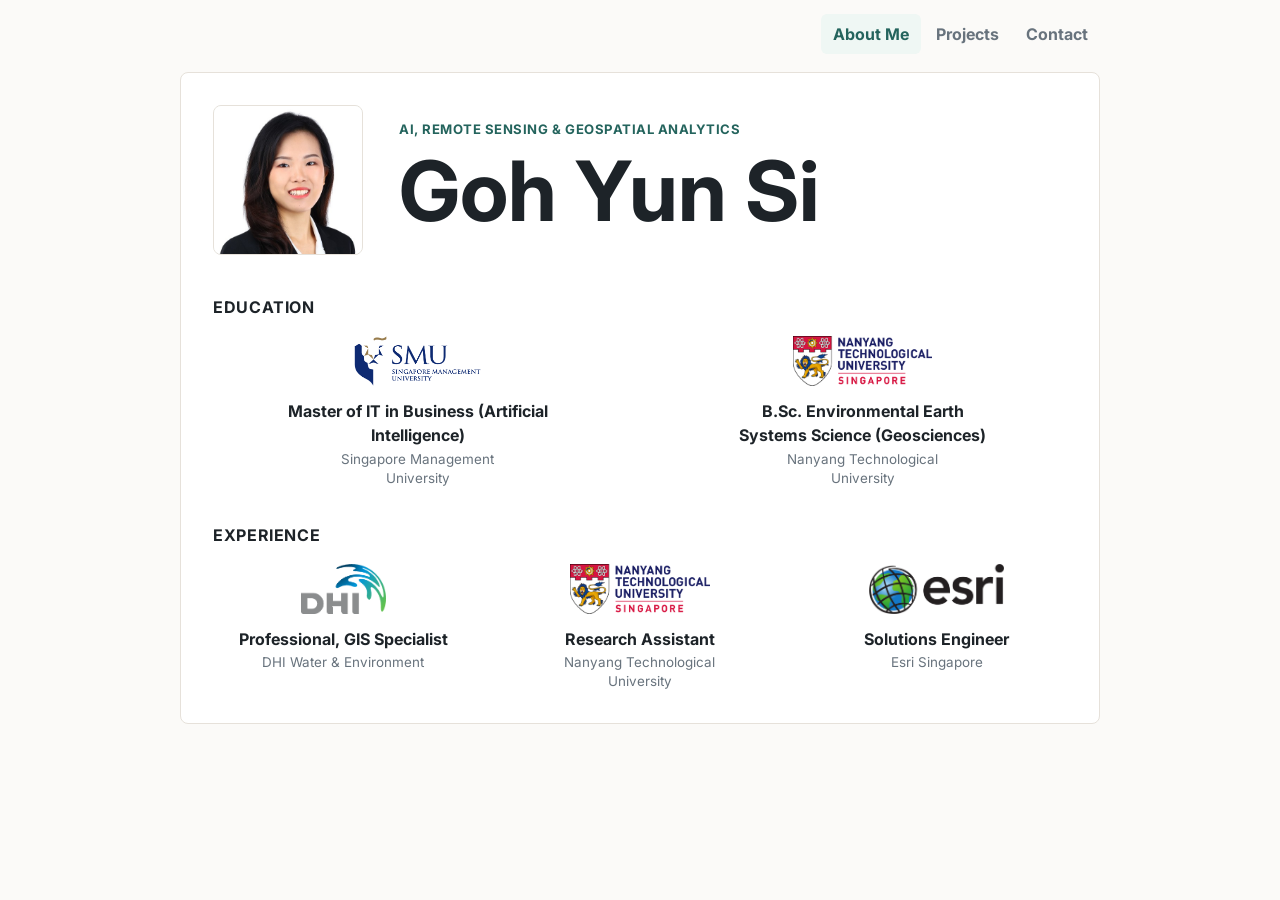
==== index.html @ 610c704f "Initial commit" ====
<!DOCTYPE html>
<html lang="en">
<head>
<meta charset="UTF-8">
<meta name="viewport" content="width=device-width, initial-scale=1.0">
<title>Goh Yun Si</title>
<meta name="description" content="Portfolio of Goh Yun Si.">
<link rel="preconnect" href="https://fonts.googleapis.com">
<link rel="preconnect" href="https://fonts.gstatic.com" crossorigin>
<link href="https://fonts.googleapis.com/css2?family=Inter:wght@400;500;600;700&display=swap" rel="stylesheet">
<link rel="stylesheet" href="style.css">
</head>
<body data-page="about">
<main class="shell">
  <header class="topbar">
    <nav class="tabs" aria-label="Portfolio pages">
      <a class="tab-link active" href="index.html">About Me</a>
      <a class="tab-link" href="projects.html">Projects</a>
      <a class="tab-link" href="contact.html">Contact</a>
    </nav>
  </header>

  <section class="section-card about-section">
    <div class="about-hero">
      <img class="headshot" src="asset/photo/headshot.jpg" alt="Portrait">
      <div>
        <p id="profile-title"></p>
        <h1 id="profile-name"></h1>
      </div>
    </div>
    <div class="about-stack">
      <section>
        <h2>Education</h2>
        <div class="logo-card-row" id="education-list"></div>
      </section>
      <section>
        <h2>Experience</h2>
        <div class="logo-card-row" id="experience-list"></div>
      </section>
    </div>
  </section>
</main>

<script src="data.js"></script>
<script src="script.js"></script>
</body>
</html>
---- style.css ----
:root {
  --bg: #fbfaf8;
  --card: #ffffff;
  --text: #1d2328;
  --muted: #68737d;
  --line: #e6e1da;
  --accent: #24645d;
  --soft: #eff7f4;
  --radius: 8px;
}

* {
  box-sizing: border-box;
}

html {
  scroll-behavior: smooth;
}

body {
  margin: 0;
  background: var(--bg);
  color: var(--text);
  font-family: Inter, system-ui, -apple-system, BlinkMacSystemFont, "Segoe UI", sans-serif;
  font-size: 16px;
  line-height: 1.55;
}

a {
  color: inherit;
  text-decoration: none;
}

button {
  font: inherit;
}

ul {
  margin: 0;
  padding: 0;
}

li {
  list-style: none;
}

.shell {
  width: min(920px, calc(100% - 2rem));
  margin: 0 auto;
  padding: 0.75rem 0 clamp(2rem, 6vw, 4.5rem);
}

.topbar {
  display: flex;
  align-items: center;
  justify-content: flex-end;
  gap: 1rem;
  min-height: 44px;
  margin-bottom: 1rem;
}

.tabs {
  display: flex;
  gap: 0.2rem;
  overflow-x: auto;
}

.tab-link {
  display: inline-flex;
  align-items: center;
  min-height: 38px;
  border-radius: 6px;
  color: var(--muted);
  padding: 0.45rem 0.75rem;
  font-weight: 700;
  white-space: nowrap;
}

.tab-link:hover,
.tab-link:focus-visible,
.tab-link.active {
  background: var(--soft);
  color: var(--accent);
}

.about-hero p {
  margin: 0 0 0.55rem;
  color: var(--accent);
  font-size: 0.82rem;
  font-weight: 700;
  letter-spacing: 0.04em;
  text-transform: uppercase;
}

h1,
h2,
h3,
p {
  margin-top: 0;
}

h1 {
  margin-bottom: 0.55rem;
  font-size: clamp(2.7rem, 8vw, 5.2rem);
  line-height: 1;
}

h2 {
  margin-bottom: 1rem;
  font-size: 1rem;
  letter-spacing: 0.04em;
  text-transform: uppercase;
}

h3 {
  margin-bottom: 0.1rem;
  font-size: 1rem;
}

.section-card {
  margin-bottom: 1rem;
  border: 1px solid var(--line);
  border-radius: var(--radius);
  background: var(--card);
  padding: clamp(1.25rem, 4vw, 2rem);
}

.about-section {
  display: block;
}

.about-hero {
  display: grid;
  grid-template-columns: 150px minmax(0, 1fr);
  align-items: center;
  gap: clamp(1.25rem, 4vw, 2.25rem);
  margin-bottom: clamp(1.75rem, 4vw, 2.5rem);
}

.headshot {
  display: block;
  width: 100%;
  height: auto;
  max-height: 210px;
  border: 1px solid var(--line);
  border-radius: var(--radius);
  object-fit: contain;
  background: var(--soft);
}

.about-stack {
  display: grid;
  gap: clamp(1.5rem, 4vw, 2.25rem);
}

.logo-card-row {
  display: grid;
  grid-template-columns: repeat(auto-fit, minmax(190px, 1fr));
  gap: clamp(1.25rem, 4vw, 2.25rem);
  align-items: start;
}

#education-list {
  grid-template-columns: repeat(2, minmax(260px, 1fr));
}

#experience-list {
  grid-template-columns: repeat(3, minmax(0, 1fr));
}

.logo-card {
  display: flex;
  flex-direction: column;
  align-items: center;
  text-align: center;
}

.logo-frame {
  display: inline-flex;
  align-items: center;
  justify-content: center;
  width: 200px;
  height: 50px;
  max-width: 100%;
  margin: 0 auto 0.8rem;
  overflow: hidden;
  flex: 0 0 auto;
}

.logo-frame img {
  display: block;
  width: 100%;
  height: 100%;
  object-fit: contain;
}

.logo-fallback {
  color: var(--accent);
  font-size: 0.82rem;
  font-weight: 800;
}

.logo-card h3 {
  max-width: 24ch;
  margin-left: auto;
  margin-right: auto;
}

.logo-card p {
  max-width: 26ch;
  margin-left: auto;
  margin-right: auto;
  margin-bottom: 0;
  color: var(--muted);
  font-size: 0.84rem;
  line-height: 1.4;
}

.project-grid {
  display: grid;
  grid-template-columns: repeat(2, minmax(0, 1fr));
  gap: 1rem;
}

.project-card {
  display: block;
  overflow: hidden;
  min-height: 150px;
  border: 1px solid var(--line);
  border-radius: var(--radius);
  background: var(--card);
  color: inherit;
  cursor: pointer;
  text-align: left;
  transition: border-color 160ms ease, background 160ms ease, transform 160ms ease;
}

.project-card:hover {
  border-color: rgba(36, 100, 93, 0.36);
  background: #fcfefd;
  transform: translateY(-2px);
}

.project-body {
  padding: 1rem;
}

.project-detail h2 {
  margin-bottom: 0.75rem;
  font-size: clamp(1.35rem, 3vw, 2rem);
  letter-spacing: 0;
  text-transform: none;
}

.back-button {
  margin-bottom: 1.25rem;
  border: 0;
  background: transparent;
  color: var(--accent);
  cursor: pointer;
  font-weight: 800;
  padding: 0;
}

.tag-list {
  display: flex;
  flex-wrap: wrap;
  gap: 0.45rem;
  margin: 0.75rem 0 1rem;
}

.tag-list li {
  border: 1px solid var(--line);
  border-radius: 5px;
  background: #f7f5f1;
  color: var(--muted);
  padding: 0.28rem 0.5rem;
  font-size: 0.76rem;
  font-weight: 800;
  line-height: 1.2;
}

.detail-actions {
  display: flex;
  flex-wrap: wrap;
  gap: 0.6rem;
  margin: 0 0 1rem;
}

.detail-actions a {
  display: inline-flex;
  align-items: center;
  justify-content: center;
  min-height: 36px;
  border: 1px solid transparent;
  border-radius: 6px;
  cursor: pointer;
  padding: 0.38rem 0.8rem;
  font-size: 0.9rem;
  font-weight: 800;
  line-height: 1;
}

.detail-actions a {
  background: var(--accent);
  color: #ffffff;
}

.detail-actions a:hover,
.detail-actions a:focus-visible {
  background: #1b514b;
}

.contact-links {
  display: flex;
  flex-wrap: wrap;
  gap: 0.6rem;
}

.contact-links a {
  display: inline-flex;
  align-items: center;
  justify-content: center;
  width: 200px;
  height: 80px;
  border: 1px solid var(--line);
  border-radius: 10px;
  background: #fff;
  color: var(--accent);
  cursor: pointer;
  padding: 0.75rem;
  font-weight: 700;
}

.contact-links img {
  display: block;
  width: 100%;
  height: 100%;
  object-fit: contain;
}

.contact-links a:hover,
.contact-links a:focus-visible {
  border-color: rgba(36, 100, 93, 0.38);
  background: var(--soft);
}

.slide-empty {
  display: grid;
  min-height: 120px;
  place-items: center;
  background: linear-gradient(135deg, var(--soft), #ffffff);
  color: var(--muted);
  font-size: 0.9rem;
  font-weight: 700;
}

.muted-text {
  color: var(--muted);
}

.slideshow {
  overflow: hidden;
  margin-top: 1.1rem;
  border: 1px solid var(--line);
  border-radius: var(--radius);
  background: var(--soft);
}

.slide-stage {
  background: #f3f6f5;
}

.slide-stage img {
  display: block;
  width: 100%;
  aspect-ratio: 16 / 9;
  object-fit: contain;
  background: #fff;
}

.slide-controls {
  display: flex;
  align-items: center;
  justify-content: space-between;
  gap: 0.75rem;
  padding: 0.55rem 0.75rem;
  border-top: 1px solid var(--line);
  color: var(--muted);
  font-size: 0.82rem;
  font-weight: 700;
}

.slide-controls button {
  border: 0;
  background: transparent;
  color: var(--accent);
  cursor: pointer;
  font-size: 0.82rem;
  font-weight: 800;
  padding: 0.25rem 0;
}

.contact-panel {
  min-height: 220px;
}

.contact-links {
  margin-top: 0.8rem;
}

a:focus-visible,
button:focus-visible {
  outline: 3px solid rgba(36, 100, 93, 0.24);
  outline-offset: 2px;
}

@media (max-width: 760px) {
  .about-hero,
  .project-grid {
    grid-template-columns: 1fr;
  }

  #education-list,
  #experience-list {
    grid-template-columns: 1fr;
  }

  .headshot {
    width: min(150px, 100%);
  }
}

@media (max-width: 520px) {
  body {
    font-size: 15px;
  }

  .shell {
    width: min(100% - 1.25rem, 920px);
  }

  .topbar {
    justify-content: flex-start;
  }

  h1 {
    font-size: 3rem;
  }
}
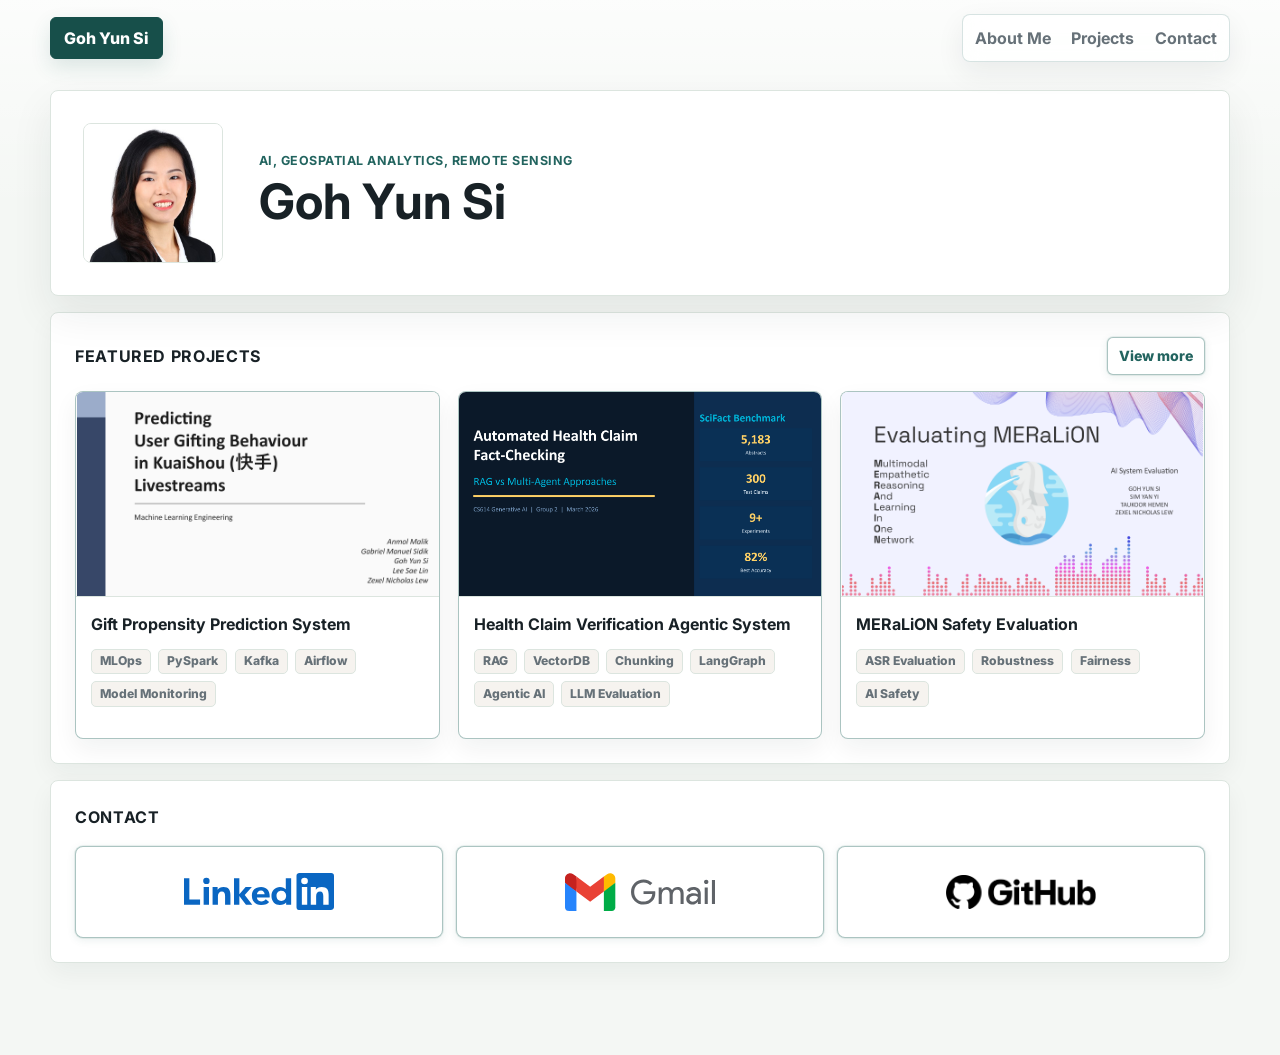
==== commit 9d185e6a: "Add homepage" ====
--- a/index.html
+++ b/index.html
@@ -10,11 +10,12 @@
 <link href="https://fonts.googleapis.com/css2?family=Inter:wght@400;500;600;700&display=swap" rel="stylesheet">
 <link rel="stylesheet" href="style.css">
 </head>
-<body data-page="about">
+<body data-page="home">
 <main class="shell">
   <header class="topbar">
+    <a class="home-tab active" href="index.html">Goh Yun Si</a>
     <nav class="tabs" aria-label="Portfolio pages">
-      <a class="tab-link active" href="index.html">About Me</a>
+      <a class="tab-link" href="about.html">About Me</a>
       <a class="tab-link" href="projects.html">Projects</a>
       <a class="tab-link" href="contact.html">Contact</a>
     </nav>
@@ -28,16 +29,19 @@
         <h1 id="profile-name"></h1>
       </div>
     </div>
-    <div class="about-stack">
-      <section>
-        <h2>Education</h2>
-        <div class="logo-card-row" id="education-list"></div>
-      </section>
-      <section>
-        <h2>Experience</h2>
-        <div class="logo-card-row" id="experience-list"></div>
-      </section>
+  </section>
+
+  <section class="section-card featured-projects">
+    <div class="section-heading-row">
+      <h2>Featured Projects</h2>
+      <a class="view-more-link" href="projects.html">View more</a>
     </div>
+    <div class="project-grid featured-project-grid" id="featured-project-grid"></div>
+  </section>
+
+  <section class="section-card bottom-contact">
+    <h2>Contact</h2>
+    <div class="contact-links" id="contact-links"></div>
   </section>
 </main>
 
--- a/style.css
+++ b/style.css
@@ -1,11 +1,19 @@
 :root {
-  --bg: #fbfaf8;
+  --bg: #f4f7f4;
   --card: #ffffff;
-  --text: #1d2328;
-  --muted: #68737d;
-  --line: #e6e1da;
-  --accent: #24645d;
-  --soft: #eff7f4;
+  --text: #182126;
+  --muted: #667178;
+  --line: #dce5df;
+  --accent: #22645f;
+  --accent-strong: #174f4a;
+  --accent-warm: #b86e3d;
+  --soft: #ecf4f0;
+  --soft-hover: #dcece6;
+  --clickable-bg: #ffffff;
+  --button-line: rgba(36, 100, 93, 0.38);
+  --button-line-hover: rgba(36, 100, 93, 0.58);
+  --button-shadow-soft: 0 2px 8px rgba(36, 100, 93, 0.1), 0 0 0 1px rgba(36, 100, 93, 0.08);
+  --button-shadow: 0 8px 20px rgba(36, 100, 93, 0.14);
   --radius: 8px;
 }
 
@@ -14,18 +22,37 @@
 }
 
 html {
+  min-height: 100%;
+  background: var(--bg);
   scroll-behavior: smooth;
 }
 
 body {
+  min-height: 100vh;
   margin: 0;
-  background: var(--bg);
+  background:
+    linear-gradient(180deg, rgba(255, 255, 255, 0.72) 0, rgba(244, 247, 244, 0) 210px),
+    var(--bg);
   color: var(--text);
   font-family: Inter, system-ui, -apple-system, BlinkMacSystemFont, "Segoe UI", sans-serif;
   font-size: 16px;
   line-height: 1.55;
 }
 
+body[data-page="contact"] {
+  background: var(--bg);
+}
+
+body[data-page="contact"] .shell {
+  display: flex;
+  min-height: 100vh;
+  flex-direction: column;
+}
+
+body[data-page="slideshow"] .shell {
+  width: min(1080px, calc(100% - 1rem));
+}
+
 a {
   color: inherit;
   text-decoration: none;
@@ -45,48 +72,102 @@
 }
 
 .shell {
-  width: min(920px, calc(100% - 2rem));
+  width: min(1180px, calc(100% - 2rem));
   margin: 0 auto;
-  padding: 0.75rem 0 clamp(2rem, 6vw, 4.5rem);
+  padding: 0.9rem 0 clamp(2.25rem, 6vw, 4.75rem);
 }
 
 .topbar {
   display: flex;
   align-items: center;
-  justify-content: flex-end;
+  justify-content: space-between;
   gap: 1rem;
   min-height: 44px;
-  margin-bottom: 1rem;
+  margin-bottom: clamp(1rem, 3vw, 1.75rem);
+}
+
+.home-tab {
+  display: inline-flex;
+  align-items: center;
+  justify-content: center;
+  min-height: 42px;
+  border: 1px solid var(--button-line);
+  border-radius: 6px;
+  background: var(--clickable-bg);
+  color: var(--accent-strong);
+  padding: 0.45rem 0.8rem;
+  font-weight: 800;
+  white-space: nowrap;
+  box-shadow: var(--button-shadow-soft);
+  transition: background 160ms ease, border-color 160ms ease, box-shadow 160ms ease, color 160ms ease, transform 160ms ease;
+}
+
+.home-tab.active {
+  border-color: var(--accent-strong);
+  background: var(--accent-strong);
+  color: #ffffff;
+  box-shadow: var(--button-shadow);
+}
+
+.home-tab:hover,
+.home-tab:focus-visible {
+  border-color: var(--button-line-hover);
+  background: #f8faf8;
+  color: var(--accent-strong);
+  box-shadow: var(--button-shadow);
+  transform: translateY(-1px);
 }
 
 .tabs {
   display: flex;
-  gap: 0.2rem;
-  overflow-x: auto;
+  width: auto;
+  gap: 0.25rem;
+  padding: 0.25rem;
+  border: 1px solid rgba(36, 100, 93, 0.18);
+  border-radius: var(--radius);
+  background: rgba(255, 255, 255, 0.82);
+  box-shadow: 0 10px 28px rgba(24, 33, 38, 0.07);
+  backdrop-filter: blur(10px);
 }
 
 .tab-link {
-  display: inline-flex;
-  align-items: center;
+  display: flex;
+  flex: 0 0 auto;
+  align-items: center;
+  justify-content: center;
   min-height: 38px;
+  border: 1px solid transparent;
   border-radius: 6px;
+  background: transparent;
   color: var(--muted);
-  padding: 0.45rem 0.75rem;
+  padding: 0.35rem 0.45rem;
   font-weight: 700;
+  text-align: center;
   white-space: nowrap;
+  box-shadow: none;
+  transition: background 160ms ease, border-color 160ms ease, box-shadow 160ms ease, color 160ms ease, transform 160ms ease;
+}
+
+.tab-link.active {
+  border-color: var(--accent-strong);
+  background: var(--accent-strong);
+  color: #ffffff;
+  box-shadow: var(--button-shadow);
 }
 
 .tab-link:hover,
-.tab-link:focus-visible,
-.tab-link.active {
-  background: var(--soft);
+.tab-link:focus-visible {
+  border-color: var(--button-line-hover);
+  background: #f8faf8;
+  color: var(--accent-strong);
+  box-shadow: var(--button-shadow);
+  transform: translateY(-1px);
+}
+
+.about-hero p {
+  margin: 0 0 0.45rem;
   color: var(--accent);
-}
-
-.about-hero p {
-  margin: 0 0 0.55rem;
-  color: var(--accent);
-  font-size: 0.82rem;
+  font-size: 0.78rem;
   font-weight: 700;
   letter-spacing: 0.04em;
   text-transform: uppercase;
@@ -101,8 +182,9 @@
 
 h1 {
   margin-bottom: 0.55rem;
-  font-size: clamp(2.7rem, 8vw, 5.2rem);
+  font-size: clamp(2.1rem, 5.2vw, 3.85rem);
   line-height: 1;
+  letter-spacing: 0;
 }
 
 h2 {
@@ -119,38 +201,116 @@
 
 .section-card {
   margin-bottom: 1rem;
+  padding: 0;
+}
+
+.about-section {
+  display: grid;
+  gap: 1rem;
+}
+
+.about-hero {
+  display: grid;
+  grid-template-columns: minmax(96px, 140px) minmax(0, 1fr);
+  align-items: center;
+  gap: clamp(1.25rem, 4vw, 2.25rem);
   border: 1px solid var(--line);
   border-radius: var(--radius);
   background: var(--card);
-  padding: clamp(1.25rem, 4vw, 2rem);
-}
-
-.about-section {
-  display: block;
-}
-
-.about-hero {
-  display: grid;
-  grid-template-columns: 150px minmax(0, 1fr);
-  align-items: center;
-  gap: clamp(1.25rem, 4vw, 2.25rem);
-  margin-bottom: clamp(1.75rem, 4vw, 2.5rem);
+  padding: clamp(1rem, 4vw, 2rem);
+  box-shadow: 0 18px 42px rgba(24, 33, 38, 0.08);
 }
 
 .headshot {
   display: block;
   width: 100%;
   height: auto;
-  max-height: 210px;
+  max-height: 170px;
   border: 1px solid var(--line);
   border-radius: var(--radius);
-  object-fit: contain;
+  object-fit: cover;
   background: var(--soft);
 }
 
 .about-stack {
   display: grid;
-  gap: clamp(1.5rem, 4vw, 2.25rem);
+  gap: 1rem;
+}
+
+.about-hero h1 {
+  font-size: clamp(1.85rem, 4.3vw, 3.05rem);
+}
+
+.about-stack > section {
+  border: 1px solid var(--line);
+  border-radius: var(--radius);
+  background: #fff;
+  padding: clamp(1rem, 3vw, 1.5rem);
+  box-shadow: 0 10px 24px rgba(24, 33, 38, 0.05);
+}
+
+.featured-projects {
+  border: 1px solid var(--line);
+  border-radius: var(--radius);
+  background: var(--card);
+  padding: clamp(1rem, 3vw, 1.5rem);
+  box-shadow: 0 10px 24px rgba(24, 33, 38, 0.05);
+}
+
+.section-heading-row {
+  display: flex;
+  align-items: center;
+  justify-content: space-between;
+  gap: 1rem;
+  margin-bottom: 1rem;
+}
+
+.section-heading-row h2 {
+  margin: 0;
+}
+
+.view-more-link {
+  display: inline-flex;
+  align-items: center;
+  justify-content: center;
+  min-height: 38px;
+  border: 1px solid var(--button-line);
+  border-radius: 6px;
+  background: var(--clickable-bg);
+  color: var(--accent);
+  padding: 0.35rem 0.7rem;
+  font-size: 0.88rem;
+  font-weight: 800;
+  white-space: nowrap;
+  box-shadow: var(--button-shadow-soft);
+  transition: background 160ms ease, border-color 160ms ease, box-shadow 160ms ease, color 160ms ease, transform 160ms ease;
+}
+
+.view-more-link:hover,
+.view-more-link:focus-visible {
+  border-color: var(--button-line-hover);
+  background: #f8faf8;
+  color: var(--accent-strong);
+  box-shadow: var(--button-shadow);
+  transform: translateY(-1px);
+}
+
+.page-heading {
+  margin-bottom: clamp(1rem, 3vw, 1.35rem);
+}
+
+.page-heading p {
+  margin: 0 0 0.4rem;
+  color: var(--accent);
+  font-size: 0.82rem;
+  font-weight: 800;
+  letter-spacing: 0.04em;
+  text-transform: uppercase;
+}
+
+.page-heading h1 {
+  margin: 0;
+  font-size: clamp(1.8rem, 4vw, 2.75rem);
 }
 
 .logo-card-row {
@@ -161,7 +321,8 @@
 }
 
 #education-list {
-  grid-template-columns: repeat(2, minmax(260px, 1fr));
+  grid-template-columns: repeat(2, minmax(0, 1fr));
+  gap: clamp(1rem, 3vw, 1.5rem);
 }
 
 #experience-list {
@@ -179,7 +340,7 @@
   display: inline-flex;
   align-items: center;
   justify-content: center;
-  width: 200px;
+  width: 100px;
   height: 50px;
   max-width: 100%;
   margin: 0 auto 0.8rem;
@@ -216,50 +377,138 @@
   line-height: 1.4;
 }
 
+#education-list .logo-card h3,
+#education-list .logo-card p {
+  max-width: 42ch;
+}
+
 .project-grid {
   display: grid;
-  grid-template-columns: repeat(2, minmax(0, 1fr));
-  gap: 1rem;
+  grid-template-columns: repeat(3, minmax(0, 1fr));
+  gap: clamp(0.85rem, 2vw, 1.1rem);
 }
 
 .project-card {
-  display: block;
+  display: flex;
+  flex-direction: column;
   overflow: hidden;
-  min-height: 150px;
-  border: 1px solid var(--line);
+  min-height: 100%;
+  border: 1px solid var(--button-line);
   border-radius: var(--radius);
-  background: var(--card);
+  background: var(--clickable-bg);
   color: inherit;
   cursor: pointer;
   text-align: left;
-  transition: border-color 160ms ease, background 160ms ease, transform 160ms ease;
-}
-
-.project-card:hover {
-  border-color: rgba(36, 100, 93, 0.36);
-  background: #fcfefd;
+  transition: border-color 160ms ease, background 160ms ease, box-shadow 160ms ease, transform 160ms ease;
+  box-shadow: 0 10px 24px rgba(24, 33, 38, 0.06);
+}
+
+.project-card:hover,
+.project-card:focus-visible {
+  border-color: var(--button-line-hover);
+  background: #ffffff;
+  box-shadow: 0 16px 34px rgba(36, 100, 93, 0.16);
   transform: translateY(-2px);
 }
 
+.project-card:hover .project-thumbnail,
+.project-card:focus-visible .project-thumbnail {
+  border-color: var(--button-line-hover);
+  background: #fbfdfc;
+}
+
 .project-body {
-  padding: 1rem;
-}
-
-.project-detail h2 {
-  margin-bottom: 0.75rem;
-  font-size: clamp(1.35rem, 3vw, 2rem);
+  flex: 1 1 auto;
+  padding: 0.95rem;
+}
+
+.project-thumbnail {
+  order: -1;
+  display: block;
+  flex: 0 0 auto;
+  width: 100%;
+  aspect-ratio: 16 / 9;
+  border-bottom: 1px solid var(--line);
+  background: #f9fbfa;
+  object-fit: contain;
+}
+
+.project-detail h1 {
+  margin-bottom: 0;
+  font-size: clamp(1.4rem, 3.5vw, 2.1rem);
+  line-height: 1.08;
   letter-spacing: 0;
   text-transform: none;
 }
 
 .back-button {
-  margin-bottom: 1.25rem;
-  border: 0;
-  background: transparent;
+  display: inline-flex;
+  align-items: center;
+  justify-content: center;
+  width: 42px;
+  min-height: 42px;
+  margin: 0;
+  border: 1px solid var(--button-line);
+  border-radius: 6px;
+  background: var(--clickable-bg);
   color: var(--accent);
   cursor: pointer;
+  padding: 0.45rem;
+  font-size: 1rem;
   font-weight: 800;
-  padding: 0;
+  line-height: 1;
+  box-shadow: var(--button-shadow-soft);
+  transition: background 160ms ease, border-color 160ms ease, box-shadow 160ms ease, color 160ms ease, transform 160ms ease;
+}
+
+.detail-top-actions {
+  display: flex;
+  align-items: center;
+  gap: 0.65rem;
+  margin-bottom: 1.25rem;
+}
+
+.back-button,
+.detail-top-actions .logo-action {
+  background: var(--clickable-bg);
+}
+
+.detail-top-actions .logo-action {
+  display: inline-flex;
+  align-items: center;
+  justify-content: center;
+  width: 42px;
+  min-height: 42px;
+  border: 1px solid var(--button-line);
+  border-radius: 6px;
+  background: var(--clickable-bg);
+  padding: 0.45rem;
+  box-shadow: var(--button-shadow-soft);
+  transition: background 160ms ease, border-color 160ms ease, box-shadow 160ms ease, transform 160ms ease;
+}
+
+.detail-top-actions .logo-action img {
+  display: block;
+  width: 100%;
+  height: 100%;
+  object-fit: contain;
+}
+
+.detail-top-actions .logo-action:hover,
+.detail-top-actions .logo-action:focus-visible {
+  border-color: var(--button-line-hover);
+  background: #f7f5f1;
+  box-shadow: var(--button-shadow);
+  transform: translateY(-1px);
+}
+
+.back-button:hover,
+.back-button:focus-visible {
+  border-color: var(--button-line-hover);
+  background: #f7f5f1;
+  color: var(--accent-strong);
+  box-shadow: var(--button-shadow);
+  transform: translateY(-1px);
 }
 
 .tag-list {
@@ -269,10 +518,22 @@
   margin: 0.75rem 0 1rem;
 }
 
+.project-title-row {
+  display: flex;
+  align-items: center;
+  justify-content: space-between;
+  gap: 1rem;
+}
+
+.project-title-row .detail-actions {
+  flex: 0 0 auto;
+  margin: 0;
+}
+
 .tag-list li {
   border: 1px solid var(--line);
   border-radius: 5px;
-  background: #f7f5f1;
+  background: #f6f3ef;
   color: var(--muted);
   padding: 0.28rem 0.5rem;
   font-size: 0.76rem;
@@ -280,76 +541,59 @@
   line-height: 1.2;
 }
 
-.detail-actions {
-  display: flex;
-  flex-wrap: wrap;
-  gap: 0.6rem;
-  margin: 0 0 1rem;
-}
-
-.detail-actions a {
-  display: inline-flex;
-  align-items: center;
-  justify-content: center;
-  min-height: 36px;
-  border: 1px solid transparent;
-  border-radius: 6px;
-  cursor: pointer;
-  padding: 0.38rem 0.8rem;
-  font-size: 0.9rem;
-  font-weight: 800;
-  line-height: 1;
-}
-
-.detail-actions a {
-  background: var(--accent);
-  color: #ffffff;
-}
-
-.detail-actions a:hover,
-.detail-actions a:focus-visible {
-  background: #1b514b;
-}
-
 .contact-links {
-  display: flex;
-  flex-wrap: wrap;
-  gap: 0.6rem;
+  display: grid;
+  grid-template-columns: repeat(3, minmax(0, 1fr));
+  gap: 0.85rem;
+  margin-top: 0.8rem;
+}
+
+.bottom-contact {
+  border: 1px solid var(--line);
+  border-radius: var(--radius);
+  background: var(--card);
+  padding: clamp(1rem, 3vw, 1.5rem);
+  box-shadow: 0 10px 24px rgba(24, 33, 38, 0.05);
 }
 
 .contact-links a {
   display: inline-flex;
   align-items: center;
   justify-content: center;
-  width: 200px;
-  height: 80px;
-  border: 1px solid var(--line);
-  border-radius: 10px;
-  background: #fff;
+  width: 100%;
+  min-height: 92px;
+  border: 1px solid var(--button-line);
+  border-radius: var(--radius);
+  background: var(--clickable-bg);
   color: var(--accent);
   cursor: pointer;
   padding: 0.75rem;
   font-weight: 700;
+  box-shadow: var(--button-shadow-soft);
+  transition: background 160ms ease, border-color 160ms ease, box-shadow 160ms ease, transform 160ms ease;
 }
 
 .contact-links img {
   display: block;
   width: 100%;
   height: 100%;
+  max-width: 150px;
   object-fit: contain;
 }
 
 .contact-links a:hover,
 .contact-links a:focus-visible {
-  border-color: rgba(36, 100, 93, 0.38);
-  background: var(--soft);
+  border-color: var(--button-line-hover);
+  background: #f7f5f1;
+  box-shadow: var(--button-shadow);
+  transform: translateY(-2px);
 }
 
 .slide-empty {
   display: grid;
   min-height: 120px;
   place-items: center;
-  background: linear-gradient(135deg, var(--soft), #ffffff);
+  background: var(--card);
   color: var(--muted);
   font-size: 0.9rem;
   font-weight: 700;
@@ -361,52 +605,152 @@
 
 .slideshow {
   overflow: hidden;
-  margin-top: 1.1rem;
+  max-width: 960px;
+  margin: 1rem auto 0;
   border: 1px solid var(--line);
   border-radius: var(--radius);
-  background: var(--soft);
+  background: var(--card);
+  box-shadow: 0 18px 42px rgba(24, 33, 38, 0.08);
+}
+
+@media (max-height: 760px) and (min-width: 761px) {
+  .slideshow {
+    max-width: 720px;
+  }
 }
 
 .slide-stage {
-  background: #f3f6f5;
+  position: relative;
+  aspect-ratio: 16 / 9;
+  background: #f7f8f6;
 }
 
 .slide-stage img {
   display: block;
   width: 100%;
-  aspect-ratio: 16 / 9;
+  height: 100%;
   object-fit: contain;
   background: #fff;
 }
 
-.slide-controls {
-  display: flex;
-  align-items: center;
-  justify-content: space-between;
+ .slide-controls {
+  display: grid;
+  grid-template-columns: 1fr auto 1fr;
+  align-items: center;
   gap: 0.75rem;
-  padding: 0.55rem 0.75rem;
+  padding: 0.65rem 0.8rem;
   border-top: 1px solid var(--line);
   color: var(--muted);
   font-size: 0.82rem;
   font-weight: 700;
 }
 
+.slide-count {
+  grid-column: 2;
+  justify-self: center;
+}
+
+.slide-control-actions {
+  grid-column: 3;
+  justify-self: end;
+  display: inline-flex;
+  align-items: center;
+  gap: 0.5rem;
+}
+
 .slide-controls button {
-  border: 0;
-  background: transparent;
+  display: inline-flex;
+  align-items: center;
+  justify-content: center;
+  width: 42px;
+  min-width: 42px;
+  min-height: 42px;
+  border: 1px solid var(--button-line);
+  border-radius: 6px;
+  background: var(--clickable-bg);
   color: var(--accent);
   cursor: pointer;
-  font-size: 0.82rem;
+  padding: 0.38rem;
+  font-size: 1rem;
   font-weight: 800;
-  padding: 0.25rem 0;
+  line-height: 1;
+  box-shadow: var(--button-shadow-soft);
+  transition: background 160ms ease, border-color 160ms ease, box-shadow 160ms ease, color 160ms ease, transform 160ms ease;
+}
+
+.slide-controls .slide-prev {
+  grid-column: 1;
+  justify-self: start;
+}
+
+.slide-controls .slide-zoom {
+  padding: 0.45rem;
+}
+
+.slide-controls .slide-zoom img {
+  display: block;
+  width: 100%;
+  height: 100%;
+  object-fit: contain;
+}
+
+.slide-controls button:hover,
+.slide-controls button:focus-visible {
+  border-color: var(--button-line-hover);
+  background: #f7f5f1;
+  color: var(--accent-strong);
+  box-shadow: var(--button-shadow);
+  transform: translateY(-1px);
+}
+
+.slideshow:fullscreen {
+  display: flex;
+  width: 100vw;
+  height: 100vh;
+  max-width: none;
+  margin: 0;
+  border: 0;
+  border-radius: 0;
+  background: #101414;
+  box-shadow: none;
+  flex-direction: column;
+}
+
+.slideshow:fullscreen .slide-stage {
+  flex: 1 1 auto;
+  min-height: 0;
+  aspect-ratio: auto;
+  background: #101414;
+}
+
+.slideshow:fullscreen .slide-stage img {
+  background: #101414;
+}
+
+.slideshow:fullscreen .slide-controls {
+  border-top-color: rgba(255, 255, 255, 0.16);
+  background: rgba(16, 20, 20, 0.92);
+  color: #ffffff;
+}
+
+.slideshow:fullscreen .slide-arrow {
+  border-color: rgba(255, 255, 255, 0.22);
+  background: rgba(16, 20, 20, 0.76);
+  color: #ffffff;
 }
 
 .contact-panel {
+  display: flex;
+  flex: 1 1 auto;
+  flex-direction: column;
+  align-items: center;
+  justify-content: center;
+  width: min(760px, 100%);
   min-height: 220px;
-}
-
-.contact-links {
-  margin-top: 0.8rem;
+  max-width: 760px;
+  margin: 0 auto;
+  padding-bottom: clamp(1rem, 5vh, 3rem);
+  text-align: center;
 }
 
 a:focus-visible,
@@ -421,13 +765,21 @@
     grid-template-columns: 1fr;
   }
 
+  .contact-links {
+    grid-template-columns: 1fr;
+  }
+
   #education-list,
   #experience-list {
     grid-template-columns: 1fr;
   }
 
   .headshot {
-    width: min(150px, 100%);
+    width: min(112px, 100%);
+  }
+
+  .about-hero {
+    align-items: start;
   }
 }
 
@@ -437,14 +789,46 @@
   }
 
   .shell {
-    width: min(100% - 1.25rem, 920px);
+    width: min(100% - 0.85rem, 1180px);
   }
 
   .topbar {
-    justify-content: flex-start;
+    align-items: stretch;
+    flex-direction: column;
+    gap: 0.55rem;
   }
 
   h1 {
-    font-size: 3rem;
-  }
-}
+    font-size: 2.55rem;
+  }
+
+  .tabs {
+    justify-content: flex-end;
+    gap: 0.15rem;
+    padding: 0.2rem;
+  }
+
+  .home-tab {
+    align-self: flex-start;
+  }
+
+  .tab-link {
+    min-height: 36px;
+    padding: 0.3rem 0.25rem;
+    font-size: 0.86rem;
+  }
+
+  .project-title-row {
+    align-items: flex-start;
+    flex-direction: column;
+  }
+}
+
+@media (prefers-reduced-motion: reduce) {
+  *,
+  *::before,
+  *::after {
+    scroll-behavior: auto !important;
+    transition-duration: 0.01ms !important;
+  }
+}
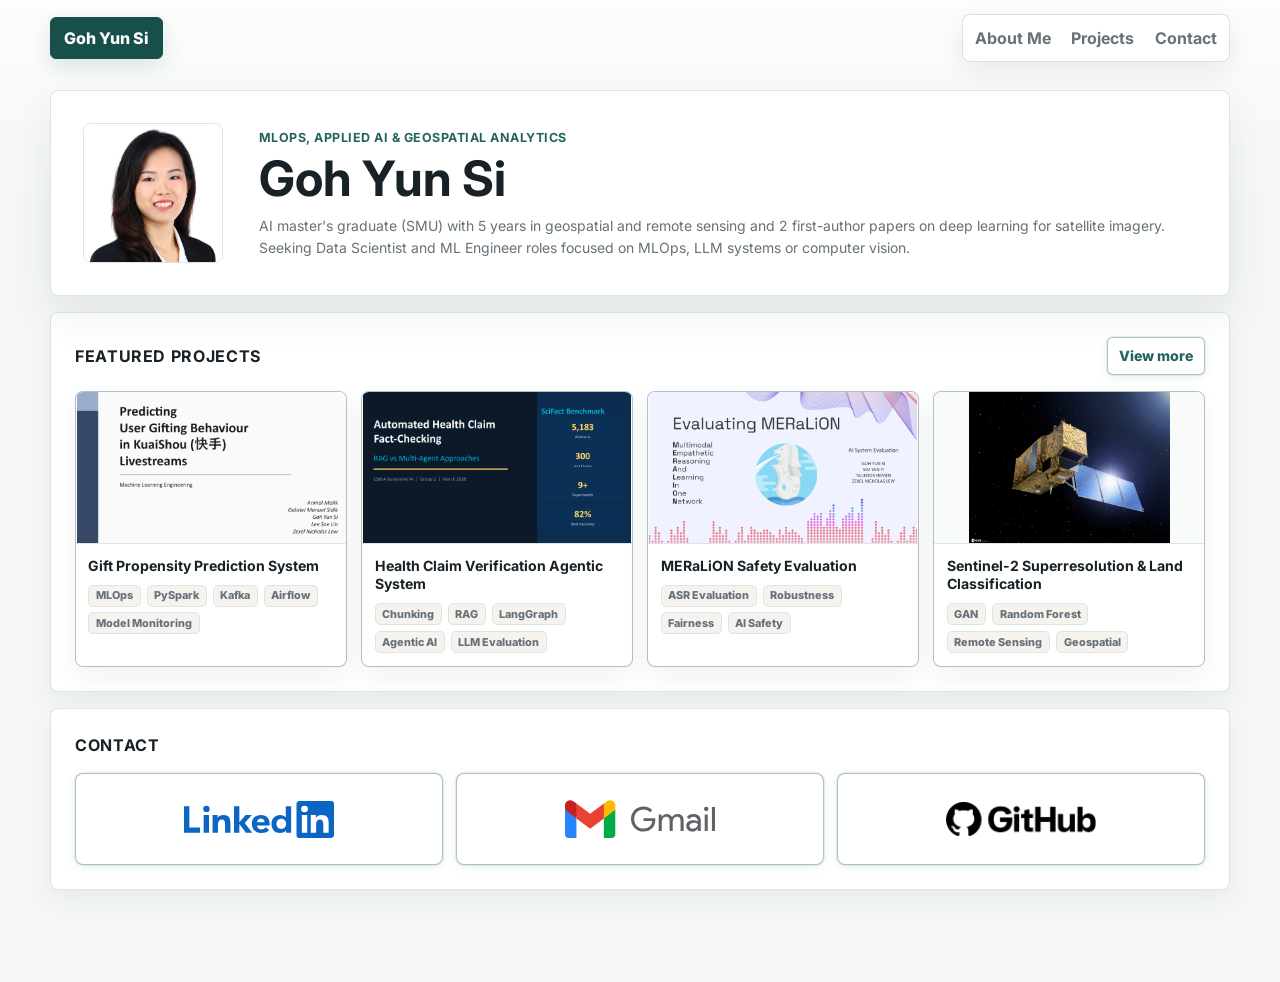
==== commit e2d6f451: "Add summary, rearrange projects" ====
--- a/index.html
+++ b/index.html
@@ -27,6 +27,7 @@
       <div>
         <p id="profile-title"></p>
         <h1 id="profile-name"></h1>
+        <p class="profile-summary" id="profile-summary"></p>
       </div>
     </div>
   </section>
--- a/style.css
+++ b/style.css
@@ -237,6 +237,16 @@
   gap: 1rem;
 }
 
+.about-hero .profile-summary {
+  margin: 0.75rem 0 0;
+  color: var(--muted);
+  font-size: 0.875rem;
+  font-weight: 400;
+  letter-spacing: normal;
+  line-height: 1.55;
+  text-transform: none;
+}
+
 .about-hero h1 {
   font-size: clamp(1.85rem, 4.3vw, 3.05rem);
 }
@@ -384,8 +394,8 @@
 
 .project-grid {
   display: grid;
-  grid-template-columns: repeat(3, minmax(0, 1fr));
-  gap: clamp(0.85rem, 2vw, 1.1rem);
+  grid-template-columns: repeat(4, minmax(0, 1fr));
+  gap: clamp(0.65rem, 1.5vw, 0.9rem);
 }
 
 .project-card {
@@ -419,7 +429,12 @@
 
 .project-body {
   flex: 1 1 auto;
-  padding: 0.95rem;
+  padding: 0.78rem;
+}
+
+.project-body h3 {
+  font-size: 0.88rem;
+  line-height: 1.32;
 }
 
 .project-thumbnail {
@@ -514,8 +529,8 @@
 .tag-list {
   display: flex;
   flex-wrap: wrap;
-  gap: 0.45rem;
-  margin: 0.75rem 0 1rem;
+  gap: 0.35rem;
+  margin: 0.6rem 0 0;
 }
 
 .project-title-row {
@@ -535,8 +550,8 @@
   border-radius: 5px;
   background: #f6f3ef;
   color: var(--muted);
-  padding: 0.28rem 0.5rem;
-  font-size: 0.76rem;
+  padding: 0.22rem 0.42rem;
+  font-size: 0.68rem;
   font-weight: 800;
   line-height: 1.2;
 }
@@ -633,7 +648,7 @@
   background: #fff;
 }
 
- .slide-controls {
+.slide-controls {
   display: grid;
   grid-template-columns: 1fr auto 1fr;
   align-items: center;
@@ -760,9 +775,12 @@
 }
 
 @media (max-width: 760px) {
-  .about-hero,
+  .about-hero {
+    grid-template-columns: 1fr;
+  }
+
   .project-grid {
-    grid-template-columns: 1fr;
+    grid-template-columns: repeat(2, minmax(0, 1fr));
   }
 
   .contact-links {
@@ -821,6 +839,12 @@
   .project-title-row {
     align-items: flex-start;
     flex-direction: column;
+  }
+}
+
+@media (max-width: 420px) {
+  .project-grid {
+    grid-template-columns: 1fr;
   }
 }
 
